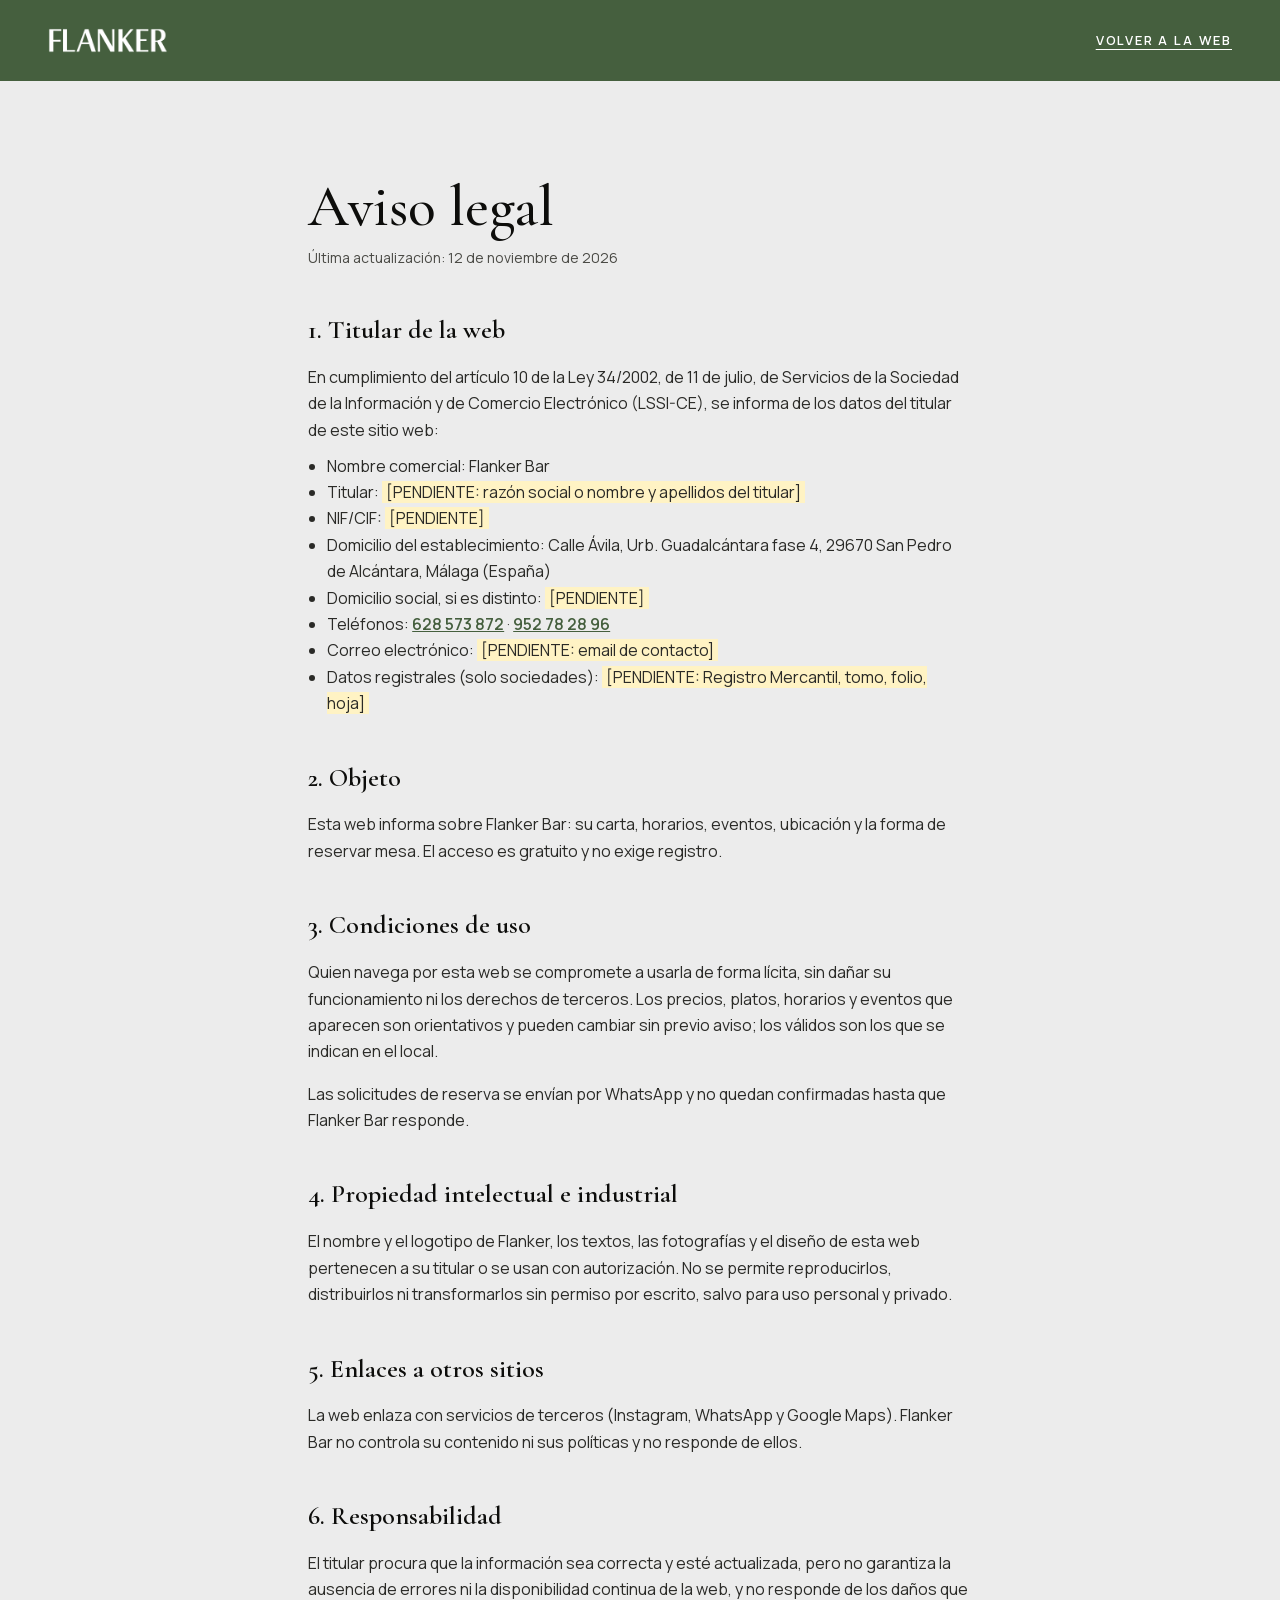
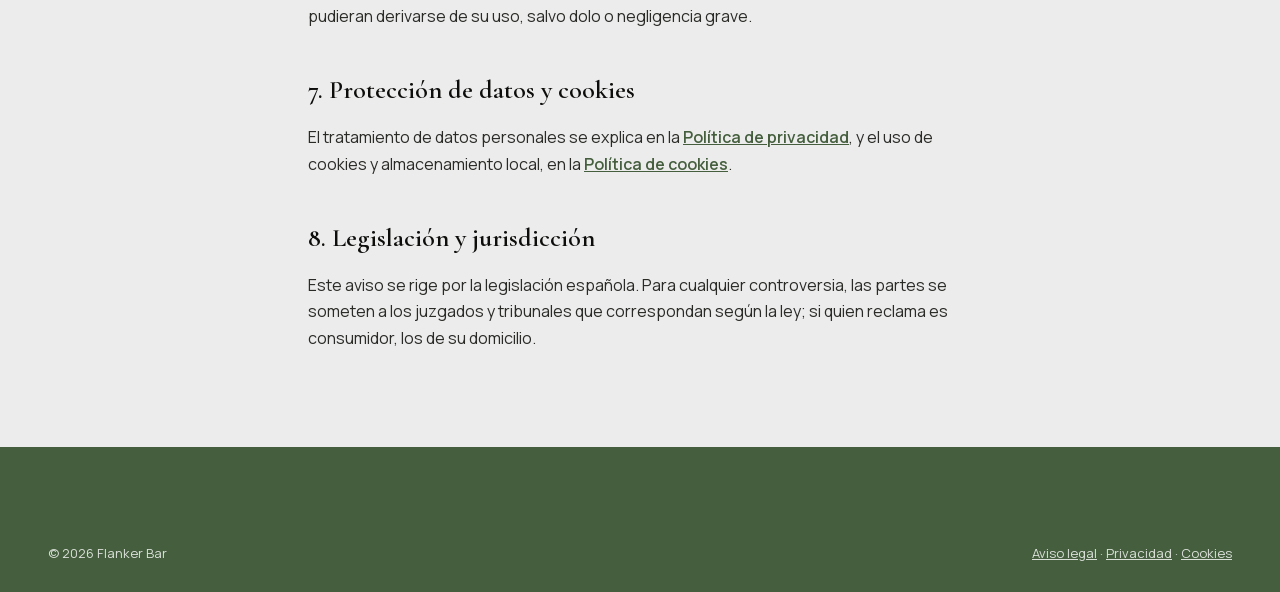
==== aviso-legal.html @ e4658c89 "Web de Flanker Bar en HTML, CSS y JS puros Incluye la página principal, carta y eventos en JSON, pág" ====
<!doctype html>
<html lang="es">
<head>
  <meta charset="utf-8">
  <meta name="viewport" content="width=device-width, initial-scale=1">
  <title>Aviso legal | Flanker Bar</title>
  <meta name="description" content="Aviso legal de la web de Flanker Bar, San Pedro de Alcántara (Marbella).">
  <meta name="robots" content="noindex, follow">
  <link rel="canonical" href="https://flankerbar.es/aviso-legal.html">
  <meta name="theme-color" content="#455F3E">
  <link rel="icon" type="image/png" sizes="48x48" href="img/favicon-48.png">
  <link rel="stylesheet" href="css/style.css">
</head>
<body class="legal-page">
  <header class="legal-head">
    <div class="container">
      <a href="index.html" aria-label="Flanker Bar, volver al inicio"><img src="img/logo-flanker-blanco.webp" alt="Flanker" width="580" height="123"></a>
      <a href="index.html">Volver a la web</a>
    </div>
  </header>
  <main class="container legal">
    <h1>Aviso legal</h1>
    <p class="updated">Última actualización: 12 de noviembre de 2026</p>

    <h2>1. Titular de la web</h2>
    <p>En cumplimiento del artículo 10 de la Ley 34/2002, de 11 de julio, de Servicios de la Sociedad de la Información y de Comercio Electrónico (LSSI-CE), se informa de los datos del titular de este sitio web:</p>
    <ul>
      <li>Nombre comercial: Flanker Bar</li>
      <li>Titular: <span class="pendiente">[PENDIENTE: razón social o nombre y apellidos del titular]</span></li>
      <li>NIF/CIF: <span class="pendiente">[PENDIENTE]</span></li>
      <li>Domicilio del establecimiento: Calle Ávila, Urb. Guadalcántara fase 4, 29670 San Pedro de Alcántara, Málaga (España)</li>
      <li>Domicilio social, si es distinto: <span class="pendiente">[PENDIENTE]</span></li>
      <li>Teléfonos: <a href="tel:+34628573872">628 573 872</a> · <a href="tel:+34952782896">952 78 28 96</a></li>
      <li>Correo electrónico: <span class="pendiente">[PENDIENTE: email de contacto]</span></li>
      <li>Datos registrales (solo sociedades): <span class="pendiente">[PENDIENTE: Registro Mercantil, tomo, folio, hoja]</span></li>
    </ul>

    <h2>2. Objeto</h2>
    <p>Esta web informa sobre Flanker Bar: su carta, horarios, eventos, ubicación y la forma de reservar mesa. El acceso es gratuito y no exige registro.</p>

    <h2>3. Condiciones de uso</h2>
    <p>Quien navega por esta web se compromete a usarla de forma lícita, sin dañar su funcionamiento ni los derechos de terceros. Los precios, platos, horarios y eventos que aparecen son orientativos y pueden cambiar sin previo aviso; los válidos son los que se indican en el local.</p>
    <p>Las solicitudes de reserva se envían por WhatsApp y no quedan confirmadas hasta que Flanker Bar responde.</p>

    <h2>4. Propiedad intelectual e industrial</h2>
    <p>El nombre y el logotipo de Flanker, los textos, las fotografías y el diseño de esta web pertenecen a su titular o se usan con autorización. No se permite reproducirlos, distribuirlos ni transformarlos sin permiso por escrito, salvo para uso personal y privado.</p>

    <h2>5. Enlaces a otros sitios</h2>
    <p>La web enlaza con servicios de terceros (Instagram, WhatsApp y Google Maps). Flanker Bar no controla su contenido ni sus políticas y no responde de ellos.</p>

    <h2>6. Responsabilidad</h2>
    <p>El titular procura que la información sea correcta y esté actualizada, pero no garantiza la ausencia de errores ni la disponibilidad continua de la web, y no responde de los daños que pudieran derivarse de su uso, salvo dolo o negligencia grave.</p>

    <h2>7. Protección de datos y cookies</h2>
    <p>El tratamiento de datos personales se explica en la <a href="privacidad.html">Política de privacidad</a>, y el uso de cookies y almacenamiento local, en la <a href="cookies.html">Política de cookies</a>.</p>

    <h2>8. Legislación y jurisdicción</h2>
    <p>Este aviso se rige por la legislación española. Para cualquier controversia, las partes se someten a los juzgados y tribunales que correspondan según la ley; si quien reclama es consumidor, los de su domicilio.</p>
  </main>
  <footer class="footer">
    <div class="container footer__bottom">
      <p>© 2026 Flanker Bar</p>
      <p><a href="aviso-legal.html">Aviso legal</a> · <a href="privacidad.html">Privacidad</a> · <a href="cookies.html">Cookies</a></p>
    </div>
  </footer>
</body>
</html>
---- css/style.css ----
/* ==========================================================================
   Flanker Bar · Tapas, Copas & Flamenco
   Colores medidos en el logo y las fotos de @barflanker (12/11/2026):
   - verde:   fondo liso de sus vídeos, detrás del logo        #455F3E
   - salvia:  verde de los carteles «Flankerío»                #516C4D
   - mural:   círculo verde del mural de la bailaora            #769F64
   - clavel:  rojo de los claveles de sus carteles              #A10102
   - papel:   papel de los carteles                             #ECECEC
   - tinta:   sombras del local de noche                        #0D0D0B
   - madera:  barra de madera                                   #7B5830
   - ámbar:   cerveza de tanque a contraluz                     #A56944
   ========================================================================== */

@font-face { font-family: "Cormorant Garamond"; src: url("../fonts/cormorant-garamond.woff2") format("woff2"); font-weight: 300 700; font-style: normal; font-display: swap; }
@font-face { font-family: "Cormorant Garamond"; src: url("../fonts/cormorant-garamond-italic.woff2") format("woff2"); font-weight: 500; font-style: italic; font-display: swap; }
@font-face { font-family: "Manrope"; src: url("../fonts/manrope.woff2") format("woff2"); font-weight: 200 800; font-style: normal; font-display: swap; }

:root {
  --verde: #455F3E;
  --salvia: #516C4D;
  --mural: #769F64;
  --clavel: #A10102;
  --papel: #ECECEC;
  --blanco: #FFFFFF;
  --tinta: #0D0D0B;
  --madera: #7B5830;
  --ambar: #A56944;

  --verde-hondo: #2C3A27; /* verde 55 % + tinta 45 % (calculado: sin color-mix para iOS < 16.2) */
  --verde-noche: #1E261A; /* verde 30 % + tinta 70 %: fondos oscuros, verde de marca casi negro */
  --linea-claro: rgb(13 13 11 / .14);
  --linea-oscuro: rgb(255 255 255 / .16);
  --texto-suave: #4A4A45;          /* tinta al 75 % sobre papel: 8,4:1 */
  --texto-suave-osc: rgb(255 255 255 / .74);

  --serif: "Cormorant Garamond", "Iowan Old Style", Georgia, serif;
  --sans: "Manrope", system-ui, -apple-system, "Segoe UI", sans-serif;

  --ease: cubic-bezier(.22, .61, .36, 1);
  --ease-out: cubic-bezier(.16, 1, .3, 1);
  --t: 450ms;
  --gutter: clamp(16px, 4vw, 48px);
  --max: 1240px;
  --header-h: 72px;
  --radius: 2px;
}

/* ---------- Base ---------- */
*, *::before, *::after { box-sizing: border-box; }
html { -webkit-text-size-adjust: 100%; scroll-behavior: smooth; scroll-padding-top: calc(var(--header-h) + 8px); scrollbar-color: var(--verde) var(--papel); accent-color: var(--verde); }
::selection { background: var(--verde); color: var(--blanco); }
body {
  margin: 0; background: var(--papel); color: var(--tinta);
  font-family: var(--sans); font-size: 1rem; line-height: 1.65; font-weight: 400;
  -webkit-font-smoothing: antialiased; text-rendering: optimizeLegibility;
  overflow-x: hidden;
}
img, video, svg { display: block; max-width: 100%; }
img { height: auto; }
a { color: inherit; }
button, input, select, textarea { font: inherit; color: inherit; }
button { cursor: pointer; }
h1, h2, h3, h4, p, ul, figure { margin: 0; }
ul[role="list"] { list-style: none; padding: 0; }
:focus-visible { outline: 2px solid var(--mural); outline-offset: 3px; }
.section--light :focus-visible, .historia :focus-visible, .local :focus-visible, .carta :focus-visible, .contacto :focus-visible { outline-color: var(--verde); }
.sr-only { position: absolute !important; width: 1px; height: 1px; overflow: hidden; clip: rect(0 0 0 0); white-space: nowrap; }
.skip { position: fixed; left: 16px; top: -60px; z-index: 200; background: var(--blanco); color: var(--tinta); padding: 10px 16px; transition: top .2s; }
.skip:focus { top: 16px; }
svg { width: 20px; height: 20px; flex: none; }
[hidden] { display: none !important; }
html:not([lang="en"]) [data-only="en"] { display: none; }

.container { width: 100%; max-width: calc(var(--max) + var(--gutter) * 2); margin-inline: auto; padding-inline: var(--gutter); }
.section { padding-block: clamp(80px, 12vw, 160px); position: relative; }

/* ---------- Tipografía ---------- */
.eyebrow {
  font-family: var(--sans); font-size: .75rem; font-weight: 600; letter-spacing: .22em; text-transform: uppercase;
  color: var(--verde); display: flex; align-items: center; gap: .9em; margin-bottom: 1.4rem;
}
.eyebrow::after { content: ""; height: 1px; width: 48px; background: currentColor; opacity: .5; }
.eyebrow__num { font-family: var(--serif); font-size: 1rem; font-style: italic; font-weight: 500; letter-spacing: 0; }
.eyebrow--light { color: var(--mural); }
.h2 {
  font-family: var(--serif); font-weight: 500; font-size: clamp(2.6rem, 6.4vw, 5.2rem); line-height: .98; letter-spacing: -.015em;
  margin-bottom: clamp(1.4rem, 3vw, 2.2rem); text-wrap: balance;
}
.h2 em, .h3 em { font-style: italic; color: var(--verde); }
.h3 { font-family: var(--serif); font-weight: 500; font-size: clamp(2rem, 4vw, 2.9rem); line-height: 1.04; margin-bottom: 1rem; }
.prose p + p { margin-top: 1.1em; }
.prose { max-width: 36rem; color: var(--texto-suave); font-size: 1.0625rem; }

/* ---------- Botones y enlaces ---------- */
.btn {
  --bg: var(--tinta); --fg: var(--blanco); --bd: var(--tinta);
  position: relative; display: inline-flex; align-items: center; justify-content: center; gap: .6em;
  min-height: 52px; padding: .9em 1.8em; border: 1px solid var(--bd); border-radius: var(--radius);
  background: var(--bg); color: var(--fg); text-decoration: none; font-weight: 600; font-size: .8125rem;
  letter-spacing: .16em; text-transform: uppercase; line-height: 1.2; overflow: hidden; isolation: isolate;
  transition: color var(--t) var(--ease), border-color var(--t) var(--ease), background-color var(--t) var(--ease);
}
.btn::before { /* barrido sutil al pasar el ratón */
  content: ""; position: absolute; inset: 0; z-index: -1; background: var(--hover-bg, var(--verde));
  transform: scaleX(0); transform-origin: right; transition: transform 500ms var(--ease-out);
}
.btn:hover::before { transform: scaleX(1); transform-origin: left; }
.btn:hover { color: var(--hover-fg, var(--blanco)); border-color: var(--hover-bd, var(--verde)); }
.btn svg { width: 18px; height: 18px; }
.btn--light { --bg: var(--papel); --fg: var(--tinta); --bd: var(--papel); --hover-bg: var(--blanco); --hover-fg: var(--verde); --hover-bd: var(--blanco); }
.btn--ghost { --bg: transparent; --fg: var(--blanco); --bd: rgb(255 255 255 / .55); --hover-bg: var(--blanco); --hover-fg: var(--tinta); --hover-bd: var(--blanco); }
.btn--dark { --bg: var(--verde); --fg: var(--blanco); --bd: var(--verde); --hover-bg: var(--tinta); --hover-bd: var(--tinta); }
.btn--ghost-dark { --bg: transparent; --fg: var(--tinta); --bd: var(--tinta); --hover-bg: var(--tinta); --hover-bd: var(--tinta); }
.btn--small { min-height: 44px; padding: .7em 1.2em; font-size: .75rem; }
.btn--block { width: 100%; }

.link {
  display: inline-flex; align-items: center; gap: .6em; margin-top: 1.6rem; text-decoration: none;
  font-weight: 600; font-size: .8125rem; letter-spacing: .16em; text-transform: uppercase;
  background: linear-gradient(currentColor, currentColor) 0 100% / 0 1px no-repeat; padding-bottom: 4px;
  transition: background-size 500ms var(--ease-out);
}
.link:hover, .link:focus-visible { background-size: 100% 1px; }
.link svg { transition: transform var(--t) var(--ease); }
.link:hover svg { transform: translateX(4px); }

/* ---------- Pantalla de carga ---------- */
.loader { display: none; }
/* Telón verde corporativo que se levanta y deja paso al logo escrito en directo */
.js .loader {
  display: block; position: fixed; inset: 0; z-index: 300; background: var(--verde);
  transform-origin: top; transition: transform 700ms var(--ease-out), visibility 0s 700ms;
}
.loaded .loader { transform: scaleY(0); visibility: hidden; }
@keyframes loaderIn { from { opacity: 0; transform: translateY(8px); } to { opacity: 1; transform: none; } }

/* ---------- Cabecera ---------- */
.header {
  position: fixed; inset: 0 0 auto; z-index: 100; height: var(--header-h); color: var(--blanco);
  transition: background-color var(--t) var(--ease), box-shadow var(--t) var(--ease), transform var(--t) var(--ease);
}
.header::before { /* degradado para legibilidad sobre la foto */
  content: ""; position: absolute; inset: 0 0 -30px; z-index: -1; pointer-events: none;
  background: linear-gradient(rgb(13 13 11 / .55), transparent); transition: opacity var(--t) var(--ease);
}
.header.is-solid { background: rgb(69 95 62 / .97); box-shadow: 0 1px 0 var(--linea-oscuro); }
@supports ((backdrop-filter: blur(8px)) or (-webkit-backdrop-filter: blur(8px))) { .header.is-solid { background: rgb(69 95 62 / .9); -webkit-backdrop-filter: blur(12px) saturate(1.2); backdrop-filter: blur(12px) saturate(1.2); } }
.header.is-solid::before { opacity: 0; }
.header__inner { height: 100%; display: flex; align-items: center; gap: 24px; max-width: calc(var(--max) + var(--gutter) * 2); margin-inline: auto; padding-inline: var(--gutter); }
.header__logo { display: block; padding: 8px 0; }
.header__logo img { width: 116px; }
.header__actions { margin-left: auto; display: flex; align-items: center; gap: 12px; }
.header__cta { display: none; --bg: var(--verde); --fg: var(--blanco); --bd: rgb(255 255 255 / .35); --hover-bg: var(--papel); --hover-fg: var(--verde); --hover-bd: var(--papel); }
.header.is-solid .header__cta { --bg: var(--papel); --fg: var(--verde); --bd: var(--papel); --hover-bg: var(--blanco); --hover-bd: var(--blanco); }

.nav__list { list-style: none; margin: 0; padding: 0; display: flex; gap: 28px; }
.nav__list a {
  text-decoration: none; font-size: .75rem; font-weight: 600; letter-spacing: .18em; text-transform: uppercase;
  background: linear-gradient(currentColor, currentColor) 0 100% / 0 1px no-repeat; padding-block: 6px;
  transition: background-size 450ms var(--ease-out), color var(--t);
}
.nav__list a:hover, .nav__list a[aria-current="true"] { background-size: 100% 1px; }
.nav__mobile-extra { display: none; }
@media (min-width: 960px) { .nav__only-mobile { display: none; } }
.nav__only-mobile a { font-style: italic; color: var(--papel); }

.lang {
  display: inline-flex; align-items: center; gap: 4px; min-height: 44px; padding: 0 8px; background: none; border: 0;
  font-size: .75rem; font-weight: 600; letter-spacing: .14em;
}
.lang__opt { opacity: .55; transition: opacity var(--t); }
.lang__sep { opacity: .4; }
html[lang="es"] .lang__opt[data-lang="es"], html[lang="en"] .lang__opt[data-lang="en"] { opacity: 1; text-decoration: underline; text-underline-offset: 5px; }

.burger { display: none; }

@media (max-width: 959px) {
  .nav {
    position: fixed; inset: 0; z-index: -1; background: var(--verde); display: flex; align-items: center;
    padding: calc(var(--header-h) + 24px) var(--gutter) 40px;
    clip-path: inset(0 0 100% 0); visibility: hidden;
    transition: clip-path 600ms var(--ease-out), visibility 0s 600ms;
  }
  .menu-open .nav { clip-path: inset(0); visibility: visible; transition: clip-path 600ms var(--ease-out); }
  .nav__list { flex-direction: column; gap: 4px; width: 100%; }
  .nav__list a {
    display: inline-block; font-family: var(--serif); font-size: clamp(2.2rem, 10vw, 3.2rem); font-weight: 500;
    letter-spacing: 0; text-transform: none; line-height: 1.25;
    opacity: 0; transform: translateY(14px); transition: opacity 450ms var(--ease), transform 450ms var(--ease-out), background-size 450ms var(--ease-out);
  }
  .menu-open .nav__list a { opacity: 1; transform: none; }
  .menu-open .nav__list li:nth-child(2) a { transition-delay: 50ms; }
  .menu-open .nav__list li:nth-child(3) a { transition-delay: 100ms; }
  .menu-open .nav__list li:nth-child(4) a { transition-delay: 150ms; }
  .menu-open .nav__list li:nth-child(5) a { transition-delay: 200ms; }
  .menu-open .nav__list li:nth-child(6) a { transition-delay: 250ms; }
  .nav__mobile-extra { display: flex; gap: 24px; margin-top: 32px; padding-top: 24px; border-top: 1px solid var(--linea-oscuro); }
  .nav__mobile-extra a { font-family: var(--sans) !important; font-size: .9375rem !important; letter-spacing: .04em !important; }
  .burger {
    display: grid; place-content: center; gap: 7px; width: 44px; height: 44px; margin-right: -10px; background: none; border: 0;
  }
  .burger span { display: block; width: 24px; height: 1.5px; background: currentColor; transition: transform 450ms var(--ease-out); }
  .menu-open .burger span:first-child { transform: translateY(4.25px) rotate(45deg); }
  .menu-open .burger span:last-child { transform: translateY(-4.25px) rotate(-45deg); }
  .menu-open .header { background: transparent; box-shadow: none; backdrop-filter: none; }
  .menu-open { overflow: hidden; }
}
@media (min-width: 960px) {
  :root { --header-h: 84px; }
  .header__logo img { width: 132px; }
  .header__cta { display: inline-flex; }
  .nav { margin-left: auto; }
  .header__actions { margin-left: 8px; }
}

/* ---------- Hero ---------- */
.hero {
  position: relative; min-height: 100vh; min-height: 100svh; display: grid; align-items: end; color: var(--blanco);
  background: var(--tinta); overflow: hidden; isolation: isolate;
}
.hero__media, .hero__media picture, .hero__img, .hero__video { position: absolute; inset: 0; width: 100%; height: 100%; }
.hero__media { z-index: -2; }
.hero__img, .hero__video { object-fit: cover; object-position: 50% 30%; }
.hero__img { transform: scale(1.06); animation: heroZoom 2400ms var(--ease-out) forwards; }
@keyframes heroZoom { to { transform: scale(1); } }
.hero__video { opacity: 0; transition: opacity 900ms var(--ease); }
.hero__video.is-playing { opacity: 1; }
.hero__shade {
  position: absolute; inset: 0; z-index: -1;
  background:
    linear-gradient(180deg, rgb(13 13 11 / .4) 0%, rgb(13 13 11 / .25) 35%, rgb(30 38 26 / .9) 100%),
    linear-gradient(90deg, rgb(13 13 11 / .55), transparent 75%);
}
.hero__content { width: 100%; max-width: calc(var(--max) + var(--gutter) * 2); margin-inline: auto; padding: calc(var(--header-h) + 40px) var(--gutter) clamp(88px, 12vh, 132px); }
.hero__title { margin-bottom: 1.1rem; }
.hero .eyebrow { color: var(--blanco); text-shadow: 0 1px 12px rgb(13 13 11 / .5); }
.hero__logo { width: min(78vw, 560px); }
.hero__claim { font-family: var(--serif); font-style: italic; font-weight: 500; font-size: clamp(1.75rem, 5vw, 2.75rem); line-height: 1.1; }
.hero__claim-tr { font-size: .875rem; letter-spacing: .08em; opacity: .8; margin-top: .3rem; }
.hero__lead { max-width: 28rem; margin-top: 1.1rem; color: rgb(255 255 255 / .86); font-size: 1.0625rem; }
.hero__ctas { display: flex; flex-wrap: wrap; gap: 12px; margin-top: 2rem; }
.hero__ctas .btn { flex: 1 1 200px; max-width: 260px; }
.hero__scroll { position: absolute; right: var(--gutter); bottom: 32px; width: 44px; height: 72px; display: grid; justify-items: center; }
.hero__scroll span { width: 1px; height: 100%; background: rgb(255 255 255 / .35); position: relative; overflow: hidden; }
.hero__scroll span::after { content: ""; position: absolute; inset: 0; background: var(--blanco); transform: translateY(-100%); animation: scrollLine 2200ms var(--ease) infinite 1200ms; }
@keyframes scrollLine { 0% { transform: translateY(-100%); } 55%, 100% { transform: translateY(100%); } }
.js .hero__content > :not(.hero__title) { opacity: 0; transform: translateY(20px); }
.js.loaded .hero__content > .eyebrow { opacity: 1; transform: none; transition: opacity 700ms var(--ease), transform 700ms var(--ease-out); }
.js.hero-ready .hero__content > * { opacity: 1; transform: none; transition: opacity 700ms var(--ease), transform 700ms var(--ease-out); }
.js.hero-ready .hero__content > :nth-child(4), .js.hero-ready .hero__content > :nth-child(5) { transition-delay: 120ms; }
.js.hero-ready .hero__content > :nth-child(6) { transition-delay: 240ms; }

/* Logo escrito en directo: el archivo original del logo, mostrado letra a letra (sin redibujar) */
.typed { position: relative; display: inline-block; line-height: 0; }
.typed__l { position: absolute; inset: 0; width: 100%; height: 100%; opacity: 0; transform: translateY(10px); filter: blur(6px);
  transition: opacity 420ms var(--ease), transform 560ms var(--ease-out), filter 560ms var(--ease-out); pointer-events: none; }
.typed__l.is-on { opacity: 1; transform: none; filter: blur(0); }
.js .typed:not(.is-done) .hero__logo { opacity: 0; }
.typed__caret { position: absolute; top: 4%; bottom: 4%; left: 0; width: 2px; margin-left: 6px; background: var(--mural); opacity: 0;
  transition: left 160ms var(--ease-out), opacity 500ms var(--ease); }
.typed.is-typing .typed__caret { opacity: 1; }
.typed__caret.is-blink { animation: caretBlink 1s steps(1) infinite; }
@keyframes caretBlink { 50% { opacity: 0; } }
.typed.is-done .typed__caret { opacity: 0; animation: none; transition-delay: 700ms; }
.typed__line { position: absolute; left: 0; right: 0; bottom: -16px; height: 1px; background: var(--mural); transform: scaleX(0); transform-origin: left;
  transition: transform 1100ms var(--ease-out); }
.typed.is-done .typed__line { transform: scaleX(1); }
@media (max-width: 599px) {
  .hero__ctas .btn { max-width: none; }
  .hero__scroll { display: none; }
}

/* ---------- Aparición al hacer scroll ---------- */
.js-reveal .reveal { opacity: 0; transform: translateY(20px); transition: opacity 600ms var(--ease), transform 600ms var(--ease-out); }
.js-reveal .reveal.is-in { opacity: 1; transform: none; }

/* Marcos de imagen con zoom y parallax */
.frame { overflow: hidden; position: relative; background: var(--verde-hondo); }
.frame img { width: 100%; height: 100%; object-fit: cover; transform: scale(1.08) translate3d(0, var(--py, 0px), 0); transition: transform 900ms var(--ease-out); will-change: transform; }

/* ---------- Historia ---------- */
.historia__grid { display: grid; gap: clamp(48px, 8vw, 96px); }
.facts { display: grid; grid-template-columns: 1fr 1fr; margin-top: 2.6rem; border-top: 2px solid var(--verde); }
.facts li { padding: 18px 16px 18px 0; border-bottom: 1px solid var(--linea-claro); }
.facts li:nth-child(odd) { border-right: 1px solid var(--linea-claro); }
.facts li:nth-child(even) { padding-left: 16px; }
.facts__k { display: block; font-size: .6875rem; font-weight: 600; letter-spacing: .2em; text-transform: uppercase; color: var(--verde); }
.facts__v { display: block; font-family: var(--serif); font-size: 1.375rem; line-height: 1.2; margin-top: 4px; }
.historia__media { position: relative; display: grid; grid-template-columns: repeat(12, 1fr); align-items: start; }
.historia__fig--a { grid-column: 1 / 10; grid-row: 1; }
.historia__fig--a .frame { aspect-ratio: 72 / 100; }
.historia__fig--b { grid-column: 7 / 13; grid-row: 1; margin-top: 55%; z-index: 1; }
.historia__fig--b .frame { aspect-ratio: 3 / 4; box-shadow: 0 0 0 10px var(--papel); }
.historia__fig figcaption { font-family: var(--serif); font-style: italic; font-size: 1.0625rem; color: var(--texto-suave); margin-top: 16px; }
@media (min-width: 900px) {
  .historia__grid { grid-template-columns: 1.05fr 1fr; align-items: center; }
}

/* ---------- Experiencias ---------- */
.experiencias { background: var(--verde-noche); color: var(--blanco); }
.experiencias .h2 em, .experiencias .h3 em { color: var(--mural); }
.section__head { margin-bottom: clamp(48px, 8vw, 96px); }
.section__head--center { text-align: center; }
.section__head--center .eyebrow { justify-content: center; }
.section__head--center .eyebrow::before { content: ""; height: 1px; width: 48px; background: currentColor; opacity: .5; }
.section__head--split { display: grid; gap: 24px; align-items: end; }
.section__intro { max-width: 30rem; color: var(--texto-suave); }
@media (min-width: 900px) { .section__head--split { grid-template-columns: 1fr 1fr; } .section__intro { justify-self: end; } }

.exp { display: grid; gap: 32px; align-items: center; }
.exp + .exp { margin-top: clamp(72px, 12vw, 152px); }
.exp__media .frame { aspect-ratio: 4 / 5; }
.exp__body { max-width: 32rem; }
.exp__body > p:not(.exp__num) { color: var(--texto-suave-osc); font-size: 1.0625rem; }
.exp__num { font-family: var(--serif); font-style: italic; font-size: 1.25rem; color: var(--mural); margin-bottom: .6rem; }
.exp .link { color: var(--blanco); }
@media (min-width: 900px) {
  .exp { grid-template-columns: 1.1fr 1fr; gap: clamp(48px, 7vw, 112px); }
  .exp--rev { grid-template-columns: 1fr 1.1fr; }
  .exp--rev .exp__media { order: 2; }
  .exp--rev .exp__body { justify-self: end; }
  .exp__media .frame { aspect-ratio: 4 / 5; max-height: 78vh; }
}
.screen { background: var(--verde-hondo); padding: clamp(24px, 5vw, 56px); display: grid; gap: 20px; justify-items: center; }
.screen img { width: 100%; max-width: 480px; aspect-ratio: 48 / 28; object-fit: cover; box-shadow: 0 24px 60px rgb(0 0 0 / .45); }
.screen__label { font-family: var(--serif); font-style: italic; font-size: clamp(2.2rem, 6vw, 3.6rem); color: var(--mural); line-height: 1; }

.eventos { margin-top: 2rem; border-top: 1px solid var(--linea-oscuro); }
.eventos__title { font-size: .6875rem; font-weight: 600; letter-spacing: .2em; text-transform: uppercase; color: var(--mural); padding: 16px 0 4px; }
.eventos__list { list-style: none; padding: 0; }
.evento { display: grid; grid-template-columns: 64px 1fr; gap: 16px; padding: 16px 0; border-bottom: 1px solid var(--linea-oscuro); }
.evento__date { text-align: center; border: 1px solid var(--linea-oscuro); padding: 6px 0; line-height: 1.1; height: fit-content; }
.evento__day { display: block; font-family: var(--serif); font-size: 1.75rem; }
.evento__mon { display: block; font-size: .6875rem; letter-spacing: .16em; text-transform: uppercase; color: var(--texto-suave-osc); }
.evento__t { font-family: var(--serif); font-size: 1.3125rem; line-height: 1.2; }
.evento__meta { font-size: .875rem; color: var(--texto-suave-osc); }
.evento a { text-underline-offset: 3px; }
.eventos__empty { padding: 16px 0; color: var(--texto-suave-osc); font-size: .9375rem; }
.eventos__empty a { color: var(--blanco); }

/* ---------- Galería ---------- */
.gallery { list-style: none; padding: 0; margin: 0; }
.g__btn { display: block; width: 100%; height: 100%; padding: 0; border: 0; background: var(--verde-hondo); overflow: hidden; cursor: zoom-in; position: relative; }
.g__btn img { width: 100%; height: 100%; object-fit: cover; transition: transform 900ms var(--ease-out), filter 900ms var(--ease-out); }
.g__btn:hover img, .g__btn:focus-visible img { transform: scale(1.045); }
.g__btn::after { content: ""; position: absolute; inset: 0; box-shadow: inset 0 0 0 0 var(--papel); transition: box-shadow 500ms var(--ease-out); }
.g__btn:hover::after { box-shadow: inset 0 0 0 6px var(--verde); }
@media (max-width: 899px) { /* deslizamiento horizontal en móvil */
  .gallery {
    display: grid; grid-auto-flow: column; grid-auto-columns: 78%; gap: 12px; overflow-x: auto;
    scroll-snap-type: x mandatory; overscroll-behavior-x: contain; padding-bottom: 16px; margin-inline: calc(var(--gutter) * -1); padding-inline: var(--gutter);
    scroll-padding-inline: var(--gutter); scrollbar-width: thin;
  }
  .g { scroll-snap-align: start; aspect-ratio: 4 / 5; }
}
@media (min-width: 900px) { /* rejilla editorial asimétrica */
  .gallery { display: grid; grid-template-columns: repeat(12, 1fr); grid-auto-rows: 9vw; gap: clamp(12px, 1.4vw, 20px); }
  .g { grid-column: span 3; grid-row: span 3; }
  .g--tall { grid-row: span 4; }
  .g--wide { grid-column: span 5; grid-row: span 3; }
  .g:nth-child(1) { grid-column: 1 / span 4; grid-row: 1 / span 5; }
  .g:nth-child(2) { grid-column: 5 / span 5; grid-row: 1 / span 3; }
  .g:nth-child(3) { grid-column: 10 / span 3; grid-row: 1 / span 4; }
  .g:nth-child(4) { grid-column: 5 / span 3; grid-row: 4 / span 4; }
  .g:nth-child(5) { grid-column: 8 / span 2; grid-row: 4 / span 3; }
  .g:nth-child(6) { grid-column: 10 / span 3; grid-row: 5 / span 4; }
  .g:nth-child(7) { grid-column: 1 / span 4; grid-row: 6 / span 3; }
  .g:nth-child(8) { grid-column: 5 / span 3; grid-row: 8 / span 3; }
  .g:nth-child(9) { grid-column: 8 / span 2; grid-row: 7 / span 4; }
  .g:nth-child(10) { grid-column: 1 / span 4; grid-row: 9 / span 3; }
  .g:nth-child(11) { grid-column: 10 / span 3; grid-row: 9 / span 3; }
  .g:nth-child(8) img { object-position: 50% 25%; }
}
@media (min-width: 1400px) { .gallery { grid-auto-rows: 126px; } }

/* ---------- Visor ---------- */
.lightbox {
  width: 100vw; height: 100vh; height: 100dvh; max-width: none; max-height: none; margin: 0; padding: 0; border: 0;
  background: rgb(13 13 11 / .96); color: var(--blanco); overflow: hidden; touch-action: pan-y;
}
.lightbox[open] { display: grid; place-items: center; animation: fadeIn 350ms var(--ease); }
.lightbox::backdrop { background: rgb(13 13 11 / .7); }
@keyframes fadeIn { from { opacity: 0; } to { opacity: 1; } }
.lightbox__fig { display: grid; justify-items: center; gap: 12px; padding: 64px 16px; max-width: 100%; }
.lightbox__fig img { max-width: min(92vw, 1100px); max-height: calc(100dvh - 170px); width: auto; object-fit: contain; transition: opacity 300ms var(--ease), transform 300ms var(--ease); }
.lightbox__fig img.is-changing { opacity: 0; transform: translateX(var(--dir, 12px)); }
.lightbox__cap { font-family: var(--serif); font-style: italic; font-size: 1.0625rem; text-align: center; max-width: 40rem; color: var(--texto-suave-osc); }
.lightbox__count { position: absolute; left: 20px; top: 20px; font-size: .75rem; letter-spacing: .2em; }
.lightbox__btn { position: absolute; width: 48px; height: 48px; display: grid; place-items: center; border: 1px solid var(--linea-oscuro); background: rgb(13 13 11 / .5); color: var(--blanco); border-radius: 50%; transition: background-color var(--t), border-color var(--t); }
.lightbox__btn:hover { background: var(--verde); border-color: var(--verde); }
.lightbox__close { right: 16px; top: 12px; }
.lightbox__prev { left: 16px; top: 50%; translate: 0 -50%; }
.lightbox__next { right: 16px; top: 50%; translate: 0 -50%; }
@media (max-width: 599px) { .lightbox__prev, .lightbox__next { top: auto; bottom: 16px; translate: none; } }

/* ---------- Carta ---------- */
.carta { background: var(--blanco); }
.menu__tabs {
  display: flex; gap: 8px; overflow-x: auto; scrollbar-width: none; padding-bottom: 2px; margin-inline: calc(var(--gutter) * -1); padding-inline: var(--gutter);
  border-bottom: 1px solid var(--linea-claro); justify-content: flex-start;
}
.menu__tabs::-webkit-scrollbar { display: none; }
.menu__tab {
  flex: none; background: none; border: 0; min-height: 48px; padding: 0 14px; position: relative; color: var(--texto-suave);
  font-size: .75rem; font-weight: 600; letter-spacing: .18em; text-transform: uppercase; transition: color var(--t);
}
.menu__tab::after { content: ""; position: absolute; left: 14px; right: 14px; bottom: -1px; height: 2px; background: var(--verde); transform: scaleX(0); transition: transform 450ms var(--ease-out); }
.menu__tab:hover { color: var(--tinta); }
.menu__tab[aria-selected="true"] { color: var(--verde); }
.menu__tab[aria-selected="true"]::after { transform: scaleX(1); }
@media (min-width: 760px) { .menu__tabs { justify-content: center; margin-inline: 0; padding-inline: 0; } }

.menu__body { display: grid; gap: 40px; margin-top: clamp(32px, 5vw, 64px); }
.menu__fig { display: none; }
@media (min-width: 900px) {
  .menu__body { grid-template-columns: minmax(0, 5fr) minmax(0, 7fr); gap: clamp(48px, 6vw, 96px); align-items: start; }
  .menu__fig { display: block; position: sticky; top: calc(var(--header-h) + 24px); aspect-ratio: 4 / 5; overflow: hidden; background: var(--papel); }
  .menu__fig img { width: 100%; height: 100%; object-fit: cover; transition: opacity 500ms var(--ease); }
  .menu__fig img.is-changing { opacity: 0; }
}
.menu__panel[hidden] { display: none; }
.menu__panel { animation: panelIn 500ms var(--ease) both; }
@keyframes panelIn { from { opacity: 0; transform: translateY(12px); } to { opacity: 1; transform: none; } }
.menu__cat { font-family: var(--serif); font-style: italic; font-weight: 500; font-size: clamp(1.9rem, 4vw, 2.6rem); color: var(--verde); margin-bottom: 8px; }
.dishes { list-style: none; padding: 0; }
.dish { padding: 22px 0; border-bottom: 1px solid var(--linea-claro); }
.dish__row { display: flex; align-items: baseline; gap: 12px; }
.dish__name {
  font-family: var(--serif); font-weight: 600; font-size: 1.4375rem; line-height: 1.2;
  background: linear-gradient(var(--verde), var(--verde)) 0 100% / 0 1px no-repeat; transition: background-size 600ms var(--ease-out), color var(--t);
}
.dish:hover .dish__name { background-size: 100% 1px; color: var(--verde); }
.dish__dots { flex: 1; border-bottom: 1px dotted rgb(13 13 11 / .3); transform: translateY(-5px); min-width: 24px; }
.dish__price { font-family: var(--serif); font-size: 1.375rem; font-weight: 600; white-space: nowrap; color: var(--verde); }
.dish__desc { color: var(--texto-suave); margin-top: 4px; max-width: 34rem; font-size: .9688rem; }
.dish__alg { display: flex; flex-wrap: wrap; gap: 6px; margin-top: 10px; list-style: none; padding: 0; }
.alg { width: 28px; height: 28px; border-radius: 50%; display: grid; place-items: center; border: 1px solid rgb(69 95 62 / .4); color: var(--verde); }
.alg svg { width: 16px; height: 16px; }
.menu__foot { margin-top: 48px; padding-top: 28px; border-top: 1px solid var(--linea-claro); display: grid; gap: 20px; }
.menu__legend { display: flex; flex-wrap: wrap; gap: 10px 22px; list-style: none; padding: 0; }
.menu__legend li { display: flex; align-items: center; gap: 8px; font-size: .875rem; color: var(--texto-suave); }
.menu__note { font-size: .875rem; color: var(--texto-suave); max-width: 52rem; }
.menu__noscript { font-size: 1.0625rem; }
@media (min-width: 900px) { .menu__foot { grid-template-columns: 1fr 1fr; align-items: start; } }

/* ---------- Reservas ---------- */
.reservas { background: var(--verde); color: var(--blanco); }
.reservas .eyebrow--light { color: var(--papel); }
.reservas .h2 em { color: var(--papel); font-style: italic; }
.reservas__grid { display: grid; gap: 48px; }
.reservas__intro > p { color: rgb(255 255 255 / .86); max-width: 30rem; }
.reservas__info { list-style: none; padding: 0; margin: 2rem 0 1.4rem; border-top: 1px solid var(--linea-oscuro); max-width: 26rem; }
.reservas__info li { display: flex; justify-content: space-between; gap: 16px; padding: 12px 0; border-bottom: 1px solid var(--linea-oscuro); }
.reservas__info strong { font-weight: 600; }
.reservas__alt a { font-weight: 600; text-underline-offset: 4px; }
@media (min-width: 1000px) { .reservas__grid { grid-template-columns: 1fr 1.25fr; gap: clamp(48px, 7vw, 112px); align-items: start; } .reservas__intro { position: sticky; top: calc(var(--header-h) + 32px); } }

.booking { background: var(--verde-hondo); padding: clamp(20px, 4vw, 44px); border: 1px solid var(--linea-oscuro); }
.booking__step { border: 0; padding: 0; margin: 0 0 32px; min-width: 0; }
.booking__step[disabled] { opacity: .55; }
.booking__legend { display: flex; align-items: center; flex-wrap: wrap; gap: 10px; padding: 0; margin-bottom: 18px; font-family: var(--serif); font-size: 1.5rem; }
.booking__n { width: 30px; height: 30px; border-radius: 50%; border: 1px solid rgb(255 255 255 / .5); display: grid; place-items: center; font-family: var(--sans); font-size: .8125rem; font-weight: 600; }
.booking__chosen { font-family: var(--sans); font-size: .8125rem; letter-spacing: .06em; color: var(--papel); opacity: .85; }

.cal__head { display: flex; align-items: center; justify-content: space-between; margin-bottom: 12px; }
.cal__month { font-family: var(--serif); font-size: 1.375rem; }
.cal__nav { width: 44px; height: 44px; display: grid; place-items: center; background: none; border: 1px solid var(--linea-oscuro); border-radius: 50%; color: var(--blanco); transition: background-color var(--t), border-color var(--t); }
.cal__nav:hover:not(:disabled) { background: var(--blanco); color: var(--verde); }
.cal__nav:disabled { opacity: .3; cursor: not-allowed; }
.cal__dow, .cal__row { display: grid; grid-template-columns: repeat(7, 1fr); gap: 4px; }
.cal__grid { display: grid; gap: 4px; }
.cal__dow { margin-bottom: 6px; }
.cal__dow span { text-align: center; font-size: .6875rem; font-weight: 600; letter-spacing: .12em; text-transform: uppercase; color: rgb(255 255 255 / .7); padding: 4px 0; }
.cal__cell { height: clamp(40px, 11vw, 50px); }
.cal__day {
  width: 100%; height: 100%; display: grid; place-items: center; border: 1px solid transparent; background: rgb(255 255 255 / .06);
  color: var(--blanco); font-size: .9375rem; font-weight: 500; border-radius: var(--radius); position: relative;
  transition: background-color 300ms var(--ease), color 300ms var(--ease), border-color 300ms var(--ease);
}
.cal__day:hover:not([aria-disabled="true"]) { border-color: rgb(255 255 255 / .7); }
.cal__day[aria-disabled="true"] { background: none; color: rgb(255 255 255 / .62); cursor: not-allowed; text-decoration: line-through; text-decoration-color: rgb(255 255 255 / .35); }
.cal__day.is-today::after { content: ""; position: absolute; bottom: 6px; width: 4px; height: 4px; border-radius: 50%; background: currentColor; }
.cal__day[aria-pressed="true"] { background: var(--papel); color: var(--verde); font-weight: 700; }
.cal__hint { font-size: .8125rem; color: rgb(255 255 255 / .74); margin-top: 12px; }

.slots { display: grid; grid-template-columns: repeat(auto-fill, minmax(78px, 1fr)); gap: 8px; }
.slots__empty { grid-column: 1 / -1; font-size: .9375rem; color: rgb(255 255 255 / .78); }
.slot { position: relative; }
.slot input { position: absolute; opacity: 0; inset: 0; margin: 0; cursor: pointer; }
.slot span { display: grid; place-items: center; min-height: 44px; border: 1px solid var(--linea-oscuro); font-size: .9375rem; font-variant-numeric: tabular-nums; transition: background-color 300ms var(--ease), color 300ms var(--ease), border-color 300ms; }
.slot input:hover + span { border-color: rgb(255 255 255 / .7); }
.slot input:checked + span { background: var(--papel); color: var(--verde); border-color: var(--papel); font-weight: 700; }
.slot input:focus-visible + span { outline: 2px solid var(--papel); outline-offset: 2px; }

.fields { display: grid; gap: 18px; }
@media (min-width: 600px) { .fields { grid-template-columns: 1fr 1fr; } .field--full, .notice { grid-column: 1 / -1; } }
.field label, .field__label { display: block; font-size: .75rem; font-weight: 600; letter-spacing: .14em; text-transform: uppercase; margin-bottom: 8px; color: rgb(255 255 255 / .9); }
.field__opt { text-transform: none; letter-spacing: 0; font-weight: 400; opacity: .8; }
.field input[type="text"], .field input[type="tel"], .field select, .field textarea {
  width: 100%; min-height: 48px; padding: 12px 14px; background: rgb(255 255 255 / .06); border: 1px solid rgb(255 255 255 / .35);
  border-radius: var(--radius); color: var(--blanco); font-size: 1rem; transition: border-color 300ms, background-color 300ms;
}
.field select { appearance: none; background-image: linear-gradient(45deg, transparent 50%, var(--blanco) 50%), linear-gradient(135deg, var(--blanco) 50%, transparent 50%); background-position: calc(100% - 20px) 50%, calc(100% - 15px) 50%; background-size: 5px 5px; background-repeat: no-repeat; padding-right: 40px; }
.field select option { color: var(--tinta); }
.field textarea { resize: vertical; min-height: 96px; }
.field ::placeholder { color: rgb(255 255 255 / .62); }
.field input:focus, .field select:focus, .field textarea:focus { outline: none; border-color: var(--papel); background-color: rgb(255 255 255 / .1); }
.field [aria-invalid="true"] { border-color: #FFB4A8 !important; }
.field__error, .booking__error { color: #FFD3CC; font-size: .875rem; margin-top: 6px; min-height: 0; }
.field__error:empty, .booking__error:empty { display: none; }
.seg { display: grid; grid-template-columns: repeat(3, 1fr); border: 1px solid rgb(255 255 255 / .35); border-radius: var(--radius); }
.seg label { position: relative; margin: 0; text-transform: none; letter-spacing: 0; font-weight: 500; font-size: .875rem; }
.seg label + label { border-left: 1px solid rgb(255 255 255 / .35); }
.seg input { position: absolute; opacity: 0; inset: 0; margin: 0; cursor: pointer; }
.seg span { display: grid; place-items: center; min-height: 46px; padding: 0 6px; transition: background-color 300ms, color 300ms; }
.seg input:checked + span { background: var(--papel); color: var(--verde); font-weight: 700; }
.seg input:focus-visible + span { outline: 2px solid var(--papel); outline-offset: -4px; }
.field--check { display: grid; grid-template-columns: 22px 1fr; gap: 12px; align-items: start; }
.field--check input { width: 22px; height: 22px; margin: 2px 0 0; accent-color: var(--papel); }
.field--check label { margin: 0; text-transform: none; letter-spacing: 0; font-weight: 400; font-size: .9375rem; }
.field--check .field__error { grid-column: 2; }
.notice { background: rgb(255 255 255 / .1); border-left: 2px solid var(--papel); padding: 12px 16px; font-size: .9375rem; }
.notice a { font-weight: 700; }
.booking__submit { display: grid; gap: 14px; }
.booking__summary { font-size: .9375rem; color: rgb(255 255 255 / .86); min-height: 1.5em; }
.booking__done { text-align: left; padding-block: 12px; }
.booking__done:focus { outline: none; }
.booking__done .h3 { color: var(--blanco); }
.booking__done-sum { font-family: var(--serif); font-size: 1.375rem; line-height: 1.35; padding: 18px 0; margin: 18px 0; border-block: 1px solid var(--linea-oscuro); }
.booking__done > p:not(.eyebrow):not(.booking__done-sum) { color: rgb(255 255 255 / .82); }
.booking__done-ctas { display: flex; flex-wrap: wrap; gap: 12px; margin-top: 28px; }
.booking__done { animation: panelIn 600ms var(--ease) both; }

/* ---------- Opiniones ---------- */
.opiniones { background: var(--verde-noche); color: var(--blanco); text-align: center; }
.opiniones__inner { max-width: 860px; display: grid; justify-items: center; }
.opiniones .eyebrow::before { content: ""; height: 1px; width: 48px; background: currentColor; opacity: .5; }
.opiniones .h2 em { color: var(--mural); }
.rating { display: flex; flex-wrap: wrap; justify-content: center; align-items: center; gap: 12px; font-size: .9375rem; color: var(--texto-suave-osc); }
.rating__stars { display: inline-flex; gap: 3px; color: var(--mural); }
.rating__stars svg { width: 18px; height: 18px; }
.rating__stars .half { clip-path: inset(0 50% 0 0); }
.opiniones__text { max-width: 34rem; margin-top: 1.4rem; color: var(--texto-suave-osc); font-size: 1.0625rem; }
.opiniones__ctas { display: flex; flex-wrap: wrap; justify-content: center; gap: 12px; margin-top: 2.4rem; }

/* ---------- Contacto ---------- */
.contacto__grid { display: grid; gap: 56px; }
@media (min-width: 960px) { .contacto__grid { grid-template-columns: 1fr 1.1fr; align-items: stretch; } }
.addr { display: flex; gap: 12px; font-style: normal; font-size: 1.0625rem; margin-bottom: 24px; }
.addr svg { color: var(--verde); margin-top: 4px; }
.status { display: inline-flex; align-items: center; gap: 10px; padding: 8px 14px; border: 1px solid var(--linea-claro); font-size: .8125rem; font-weight: 600; letter-spacing: .12em; text-transform: uppercase; margin-bottom: 12px; }
.status__dot { width: 8px; height: 8px; border-radius: 50%; background: var(--texto-suave); }
.status.is-open .status__dot { background: var(--verde); box-shadow: 0 0 0 0 rgb(69 95 62 / .5); animation: pulse 2400ms var(--ease) infinite; }
.status.is-open { color: var(--verde); border-color: rgb(69 95 62 / .4); }
.status.is-closed { color: var(--clavel); border-color: rgb(161 1 2 / .3); }
.status.is-closed .status__dot { background: var(--clavel); }
@keyframes pulse { 0% { box-shadow: 0 0 0 0 rgb(69 95 62 / .45); } 70%, 100% { box-shadow: 0 0 0 10px rgb(69 95 62 / 0); } }
.hours { width: 100%; max-width: 28rem; border-collapse: collapse; margin-bottom: 32px; border-top: 2px solid var(--verde); }
.hours th, .hours td { padding: 10px 0; border-bottom: 1px solid var(--linea-claro); text-align: left; font-weight: 400; }
.hours td { text-align: right; font-variant-numeric: tabular-nums; }
.hours tr.is-today th, .hours tr.is-today td { font-weight: 700; color: var(--verde); }
.hours tr.is-today th::after { content: attr(data-hoy); font-size: .6875rem; font-weight: 600; letter-spacing: .16em; text-transform: uppercase; margin-left: 10px; padding: 2px 8px; background: var(--verde); color: var(--blanco); vertical-align: 2px; }
.contact-links { list-style: none; padding: 0; display: grid; gap: 0; margin-bottom: 28px; border-top: 2px solid var(--verde); }
@media (min-width: 600px) { .contact-links { grid-template-columns: 1fr 1fr; column-gap: 24px; } }
.contact-links a { display: flex; align-items: center; gap: 14px; padding: 14px 0; border-bottom: 1px solid var(--linea-claro); text-decoration: none; font-size: 1.0625rem; font-weight: 500; transition: color var(--t); }
.contact-links a:hover { color: var(--verde); }
.contact-links svg { color: var(--verde); }
.contact-links small { display: block; font-size: .6875rem; font-weight: 600; letter-spacing: .16em; text-transform: uppercase; color: var(--texto-suave); }
.amenities { list-style: none; padding: 0; display: flex; flex-wrap: wrap; gap: 8px; margin-bottom: 32px; }
.amenities li { font-size: .8125rem; padding: 6px 12px; border: 1px solid rgb(69 95 62 / .45); border-radius: 999px; color: var(--verde); background: rgb(69 95 62 / .06); }

.map { position: relative; min-height: 420px; background: var(--verde); overflow: hidden; }
.map iframe { position: absolute; inset: 0; width: 100%; height: 100%; border: 0; filter: grayscale(.55) sepia(.22) hue-rotate(48deg) saturate(.85) contrast(.98); }
.map__placeholder { position: absolute; inset: 0; display: grid; place-content: center; justify-items: center; text-align: center; gap: 14px; padding: 32px; color: var(--blanco);
  background: radial-gradient(circle at 50% 42%, var(--salvia), var(--verde) 60%, var(--verde-hondo)); }
.map__placeholder::before { content: ""; position: absolute; inset: 0; opacity: .14;
  background-image: linear-gradient(var(--papel) 1px, transparent 1px), linear-gradient(90deg, var(--papel) 1px, transparent 1px); background-size: 48px 48px; }
.map__placeholder > * { position: relative; }
.map__pin { width: 40px; height: 40px; }
.map__title { font-family: var(--serif); font-size: 2rem; line-height: 1; }
.map__text { max-width: 22rem; font-size: .9375rem; color: rgb(255 255 255 / .86); }
.map .btn--dark { --bg: var(--papel); --fg: var(--verde); --bd: var(--papel); --hover-bg: var(--blanco); --hover-fg: var(--verde); --hover-bd: var(--blanco); }

/* ---------- Pie ---------- */
.footer { background: var(--verde); color: var(--blanco); padding: 72px 0 calc(28px + env(safe-area-inset-bottom)); }
.footer__inner { display: grid; gap: 40px; padding-bottom: 48px; border-bottom: 1px solid var(--linea-oscuro); }
.footer__brand img { width: 180px; }
.footer__claim { font-family: var(--serif); font-style: italic; font-size: 1.375rem; margin-top: 12px; }
.footer__nap p { font-size: .9375rem; line-height: 1.8; color: rgb(255 255 255 / .86); }
.footer__nap a { text-underline-offset: 3px; }
.footer__nav { display: grid; gap: 4px; align-content: start; }
.footer__nav a { display: inline-flex; align-items: center; gap: 10px; min-height: 40px; text-decoration: none; font-size: .9375rem; width: fit-content;
  background: linear-gradient(currentColor, currentColor) 0 85% / 0 1px no-repeat; transition: background-size 450ms var(--ease-out); }
.footer__nav a:hover { background-size: 100% 1px; }
.footer__bottom { display: flex; flex-wrap: wrap; justify-content: space-between; gap: 8px; padding-top: 24px; font-size: .8125rem; color: rgb(255 255 255 / .8); }
@media (min-width: 900px) { .footer__inner { grid-template-columns: 1.4fr 1fr 1fr; } }
@media (max-width: 959px) { .footer { padding-bottom: calc(96px + env(safe-area-inset-bottom)); } }

/* ---------- Flotantes (móvil) ---------- */
.floating {
  position: fixed; right: 16px; bottom: calc(16px + env(safe-area-inset-bottom)); z-index: 90; display: flex; gap: 10px;
  transform: translateY(140%); transition: transform 500ms var(--ease-out);
}
.floating.is-visible { transform: none; }
.floating__cta, .floating__wa {
  display: inline-flex; align-items: center; justify-content: center; min-height: 52px; text-decoration: none;
  box-shadow: 0 10px 30px rgb(13 13 11 / .3); border-radius: 999px;
}
.floating__cta { padding: 0 24px; background: var(--verde); color: var(--blanco); font-size: .75rem; font-weight: 700; letter-spacing: .18em; text-transform: uppercase; border: 1px solid rgb(255 255 255 / .25); }
.floating__wa { width: 52px; background: var(--papel); color: var(--verde); }
.floating__wa svg { width: 24px; height: 24px; }
@media (min-width: 960px) { .floating { display: none; } }
.menu-open .floating { transform: translateY(140%); }

/* ---------- Consentimiento ---------- */
.consent {
  position: fixed; left: 16px; right: 16px; bottom: calc(84px + env(safe-area-inset-bottom)); z-index: 95; max-width: 460px;
  background: var(--blanco); color: var(--tinta); padding: 20px; box-shadow: 0 20px 50px rgb(13 13 11 / .25); border-top: 3px solid var(--verde);
  animation: panelIn 500ms var(--ease) both;
}
.consent p { font-size: .9375rem; }
.consent a { color: var(--verde); font-weight: 600; }
.consent__btns { display: grid; grid-template-columns: 1fr 1fr; gap: 10px; margin-top: 14px; }
@media (min-width: 960px) { .consent { left: 24px; bottom: 24px; } }

/* ---------- Navegadores antiguos (iOS 14 y anteriores) ---------- */
dialog:not([open]) { display: none; } /* Safari < 15.4 no conoce <dialog>: que no asome el visor */
@supports not (aspect-ratio: 1) {
  .frame, .g, .menu__fig { height: auto !important; }
  .frame img, .g__btn img, .menu__fig img { height: auto !important; transform: none !important; }
}

/* ---------- Transiciones al pulsar ---------- */
/* Velo de navegación: funde al color del apartado de destino */
.veil { position: fixed; inset: 0; z-index: 95; /* bajo la cabecera, que se queda fija */ pointer-events: none; opacity: 0; background: var(--papel);
  transition: opacity 560ms cubic-bezier(.4, 0, .2, 1); }
.veil.is-on { opacity: 1; transition-duration: 380ms; }
/* Cambio de idioma: fundido corto del texto */
main, .footer, .nav__list { transition: opacity 200ms var(--ease); }
.lang-fading main, .lang-fading .footer, .lang-fading .nav__list { opacity: 0; }
/* Calendario: el mes entra deslizándose */
.cal__grid.is-sliding { animation: monthIn 420ms var(--ease-out) both; }
@keyframes monthIn { from { opacity: 0; transform: translateX(var(--from, 18px)); } to { opacity: 1; transform: none; } }
/* Horas: aparecen escalonadas */
.slot { animation: slotIn 380ms var(--ease-out) both; animation-delay: calc(var(--k, 0) * 22ms); }
@keyframes slotIn { from { opacity: 0; transform: translateY(6px); } to { opacity: 1; transform: none; } }
/* Mapa: fundido al cargar */
.map iframe { opacity: 0; transition: opacity 700ms var(--ease); }
.map iframe.is-loaded { opacity: 1; }

/* ---------- Páginas legales ---------- */
.legal-page { background: var(--papel); }
.legal-head { background: var(--verde); color: var(--blanco); padding: 28px 0; }
.legal-head .container { display: flex; align-items: center; justify-content: space-between; gap: 16px; }
.legal-head img { width: 120px; }
.legal-head a { font-size: .8125rem; font-weight: 600; letter-spacing: .14em; text-transform: uppercase; text-underline-offset: 4px; }
.legal { max-width: 760px; padding-block: clamp(48px, 8vw, 96px); }
.legal h1 { font-family: var(--serif); font-weight: 500; font-size: clamp(2.4rem, 6vw, 3.6rem); line-height: 1.05; margin-bottom: 8px; }
.legal .updated { color: var(--texto-suave); font-size: .875rem; margin-bottom: 40px; }
.legal h2 { font-family: var(--serif); font-weight: 600; font-size: 1.625rem; margin: 40px 0 12px; }
.legal p, .legal li { color: #2A2A27; }
.legal p + p { margin-top: 1em; }
.legal ul { padding-left: 1.2em; margin: .6em 0; }
.legal table { width: 100%; border-collapse: collapse; margin: 16px 0; font-size: .9375rem; }
@media (max-width: 699px) { .legal table { display: block; overflow-x: auto; } .legal th, .legal td { min-width: 9.5rem; } }
.legal th, .legal td { text-align: left; padding: 10px 8px; border-bottom: 1px solid var(--linea-claro); vertical-align: top; }
.legal a { color: var(--verde); font-weight: 600; }
.pendiente { background: #FFF3C4; padding: 0 4px; }

/* ---------- Movimiento reducido ---------- */
@media (prefers-reduced-motion: reduce) {
  html { scroll-behavior: auto; }
  *, *::before, *::after { animation-duration: 1ms !important; animation-iteration-count: 1 !important; transition-duration: 200ms !important; transition-delay: 0ms !important; }
  .hero__img { transform: none; animation: none; }
  .frame img { transform: none !important; }
  .js-reveal .reveal, .js .hero__content > * { transform: none !important; }
  .hero__scroll span::after { display: none; }
  .g__btn:hover img, .g__btn:focus-visible img { transform: none; }
  .hero__video { display: none; }
}
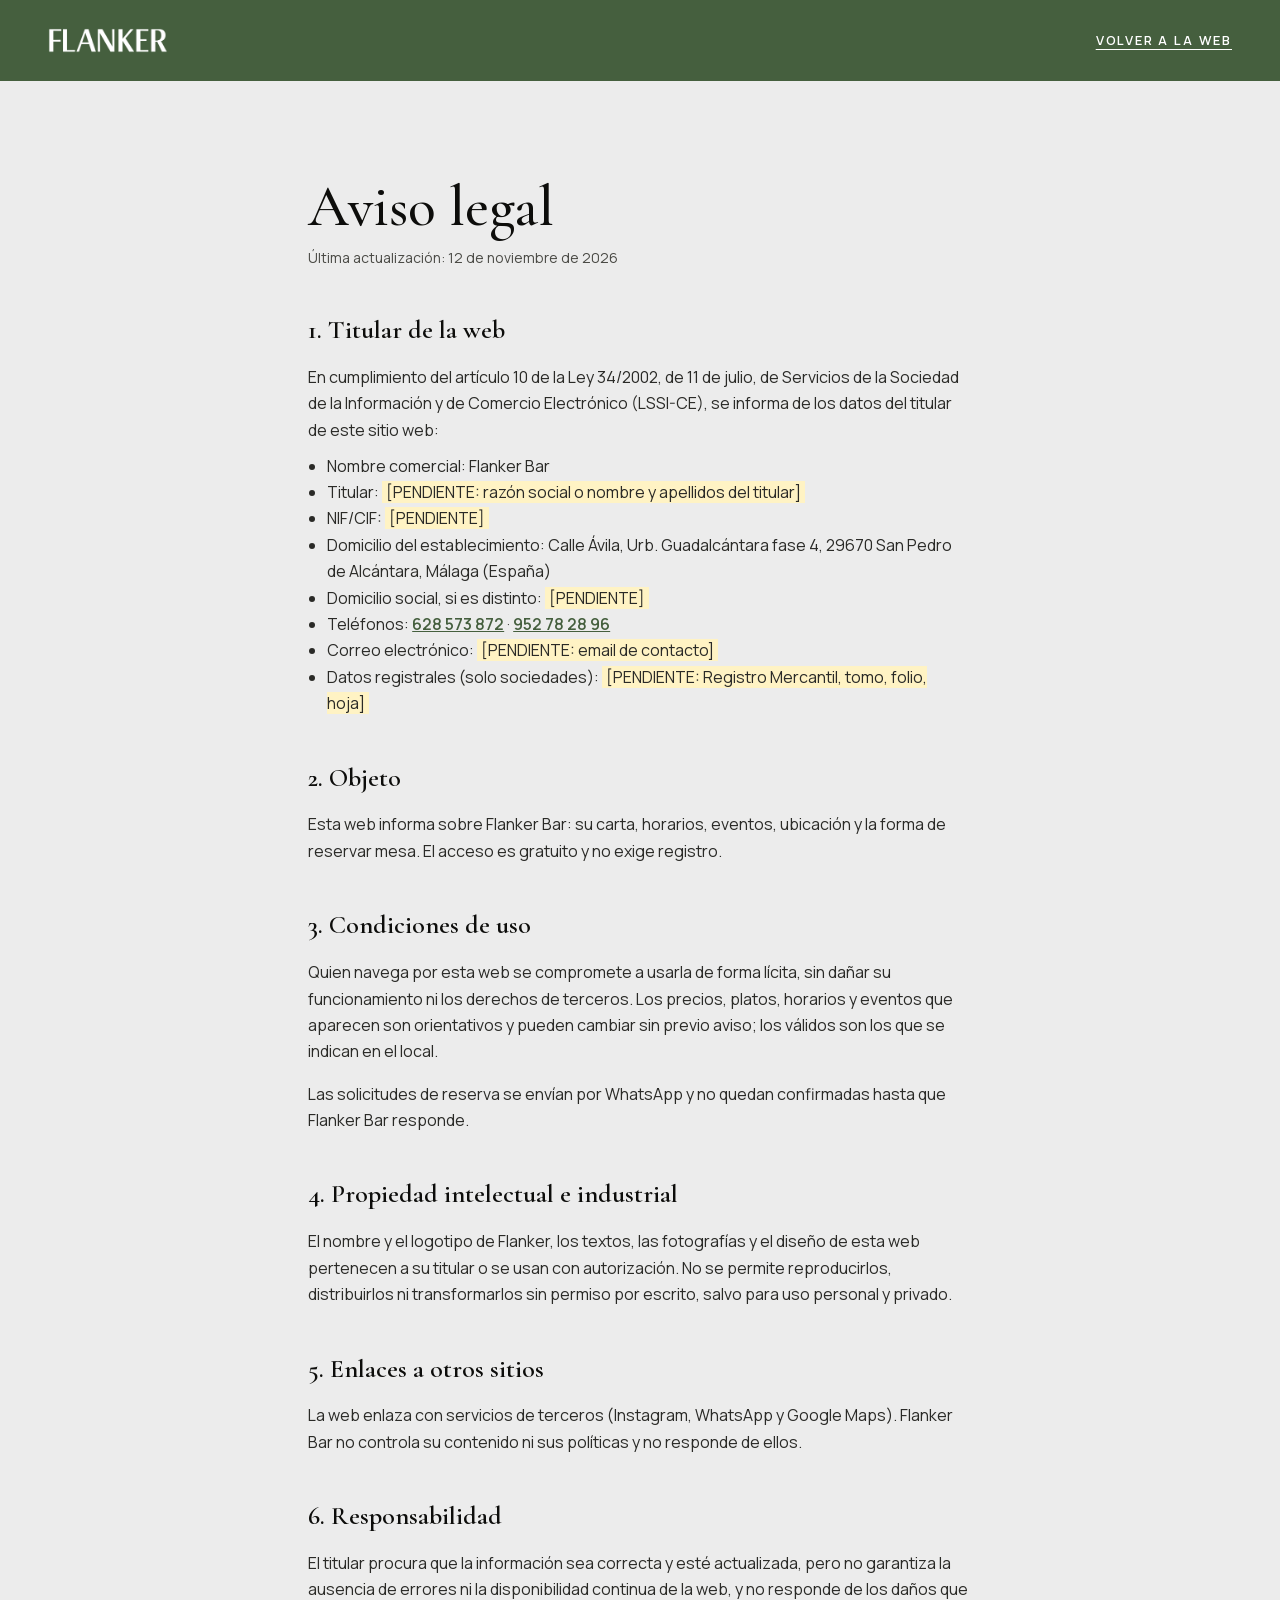
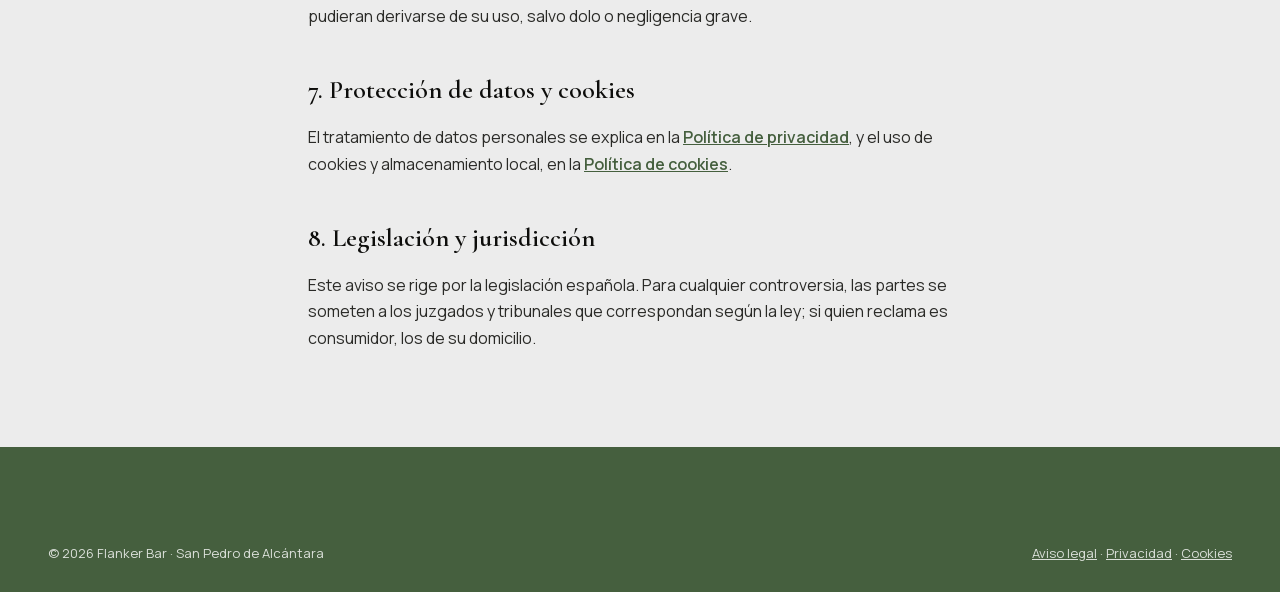
==== commit 5c323360: "Añade San Pedro de Alcántara al copyright del pie de página Co-Authored-By: Claude Opus 5.5 <noreply" ====
--- a/aviso-legal.html
+++ b/aviso-legal.html
@@ -59,7 +59,7 @@
   </main>
   <footer class="footer">
     <div class="container footer__bottom">
-      <p>© 2026 Flanker Bar</p>
+      <p>© 2026 Flanker Bar · San Pedro de Alcántara</p>
       <p><a href="aviso-legal.html">Aviso legal</a> · <a href="privacidad.html">Privacidad</a> · <a href="cookies.html">Cookies</a></p>
     </div>
   </footer>
